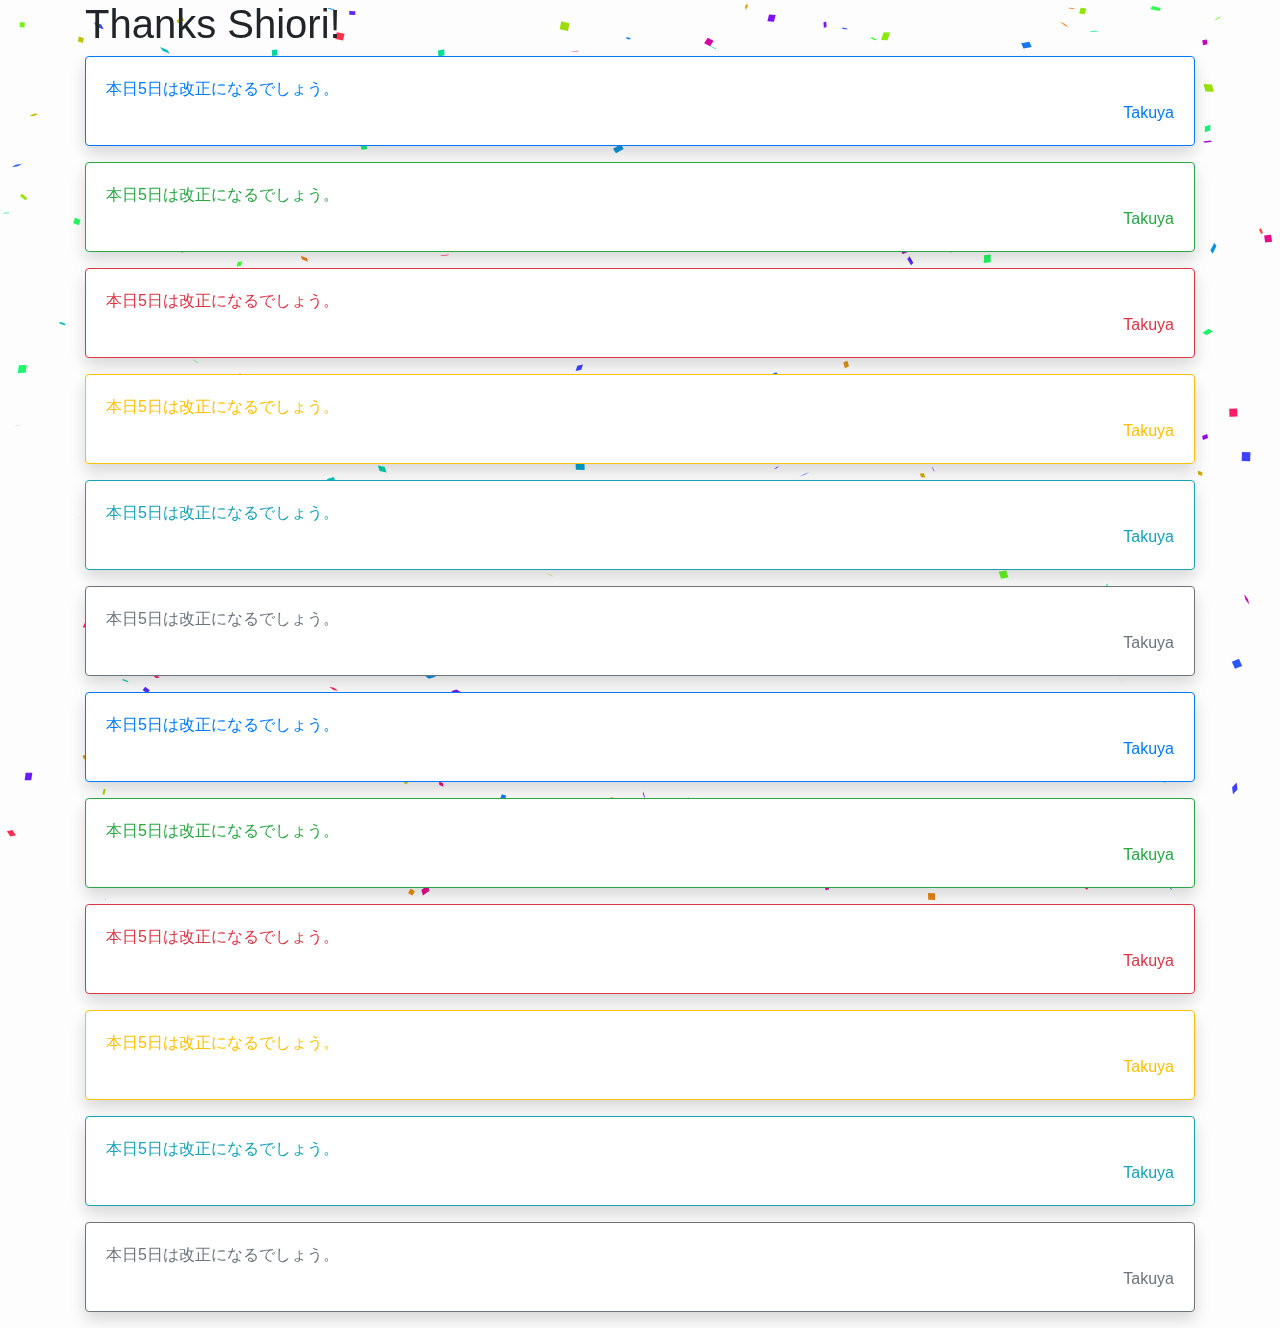
==== index.html @ f2c0fadc "2nd commit" ====
<!DOCTYPE html>
<html lang="ja">
<head>
    <meta charset="UTF-8">
    <meta name="viewport" content="width=device-width, initial-scale=1.0, minimum-scale=1.0">
    <title>Thanks Shiori!</title>

    <!-- jQuery -->
    <script src="./js/jquery-3.3.1.min.js" type="text/javascript"></script>

    <!-- BootStrap -->
    <script src="./js/bootstrap.min.js" type="text/javascript"></script>
    <link rel="stylesheet" href="./css/bootstrap.min.css" type="text/css">
    
    <link rel="stylesheet" href="./css/_main.css">
    <script src="./js/_main.js" type="text/javascript"></script>
</head>
<body>
    <canvas id="canvas"></canvas>
    
    <div class="container">
        <div class="row">
            <div class="col">
                <h1>Thanks Shiori!</h1>
            </div>
        </div>

        <div class="card shadow border-primary mb-3">
            <div class="card-body text-primary">
                <div class="card-text">
                    本日5日は改正になるでしょう。
                    <div class="text-right">
                        Takuya
                    </div>
                </div>
            </div>
        </div>
        
        <div class="card shadow border-success mb-3">
            <div class="card-body text-success">
                <div class="card-text">
                    本日5日は改正になるでしょう。
                    <div class="text-right">
                        Takuya
                    </div>
                </div>
            </div>
        </div>
        

        <div class="card shadow border-danger mb-3">
            <div class="card-body text-danger">
                <div class="card-text">
                    本日5日は改正になるでしょう。
                    <div class="text-right">
                        Takuya
                    </div>
                </div>
            </div>
        </div>
        
        <div class="card shadow border-warning mb-3">
            <div class="card-body text-warning">
                <div class="card-text">
                    本日5日は改正になるでしょう。
                    <div class="text-right">
                        Takuya
                    </div>
                </div>
            </div>
        </div>
        
        <div class="card shadow border-info mb-3">
            <div class="card-body text-info">
                <div class="card-text">
                    本日5日は改正になるでしょう。
                    <div class="text-right">
                        Takuya
                    </div>
                </div>
            </div>
        </div>
        
        <div class="card shadow border-secondary mb-3">
            <div class="card-body text-secondary">
                <div class="card-text">
                    本日5日は改正になるでしょう。
                    <div class="text-right">
                        Takuya
                    </div>
                </div>
            </div>
        </div>
        
        <div class="card shadow border-primary mb-3">
            <div class="card-body text-primary">
                <div class="card-text">
                    本日5日は改正になるでしょう。
                    <div class="text-right">
                        Takuya
                    </div>
                </div>
            </div>
        </div>
        
        <div class="card shadow border-success mb-3">
            <div class="card-body text-success">
                <div class="card-text">
                    本日5日は改正になるでしょう。
                    <div class="text-right">
                        Takuya
                    </div>
                </div>
            </div>
        </div>
        

        <div class="card shadow border-danger mb-3">
            <div class="card-body text-danger">
                <div class="card-text">
                    本日5日は改正になるでしょう。
                    <div class="text-right">
                        Takuya
                    </div>
                </div>
            </div>
        </div>
        
        <div class="card shadow border-warning mb-3">
            <div class="card-body text-warning">
                <div class="card-text">
                    本日5日は改正になるでしょう。
                    <div class="text-right">
                        Takuya
                    </div>
                </div>
            </div>
        </div>
        
        <div class="card shadow border-info mb-3">
            <div class="card-body text-info">
                <div class="card-text">
                    本日5日は改正になるでしょう。
                    <div class="text-right">
                        Takuya
                    </div>
                </div>
            </div>
        </div>
        
        <div class="card shadow border-secondary mb-3">
            <div class="card-body text-secondary">
                <div class="card-text">
                    本日5日は改正になるでしょう。
                    <div class="text-right">
                        Takuya
                    </div>
                </div>
            </div>
        </div>

    </div>

</body>
</html>
---- css/_main.css ----
body {
    background: #fdfdfd;
    font-family: Arial;
}

* {
    user-select: none;
}

#canvas {
    position: fixed;
    width: 100%;
    height: 100%;
    overflow: hidden;
  }
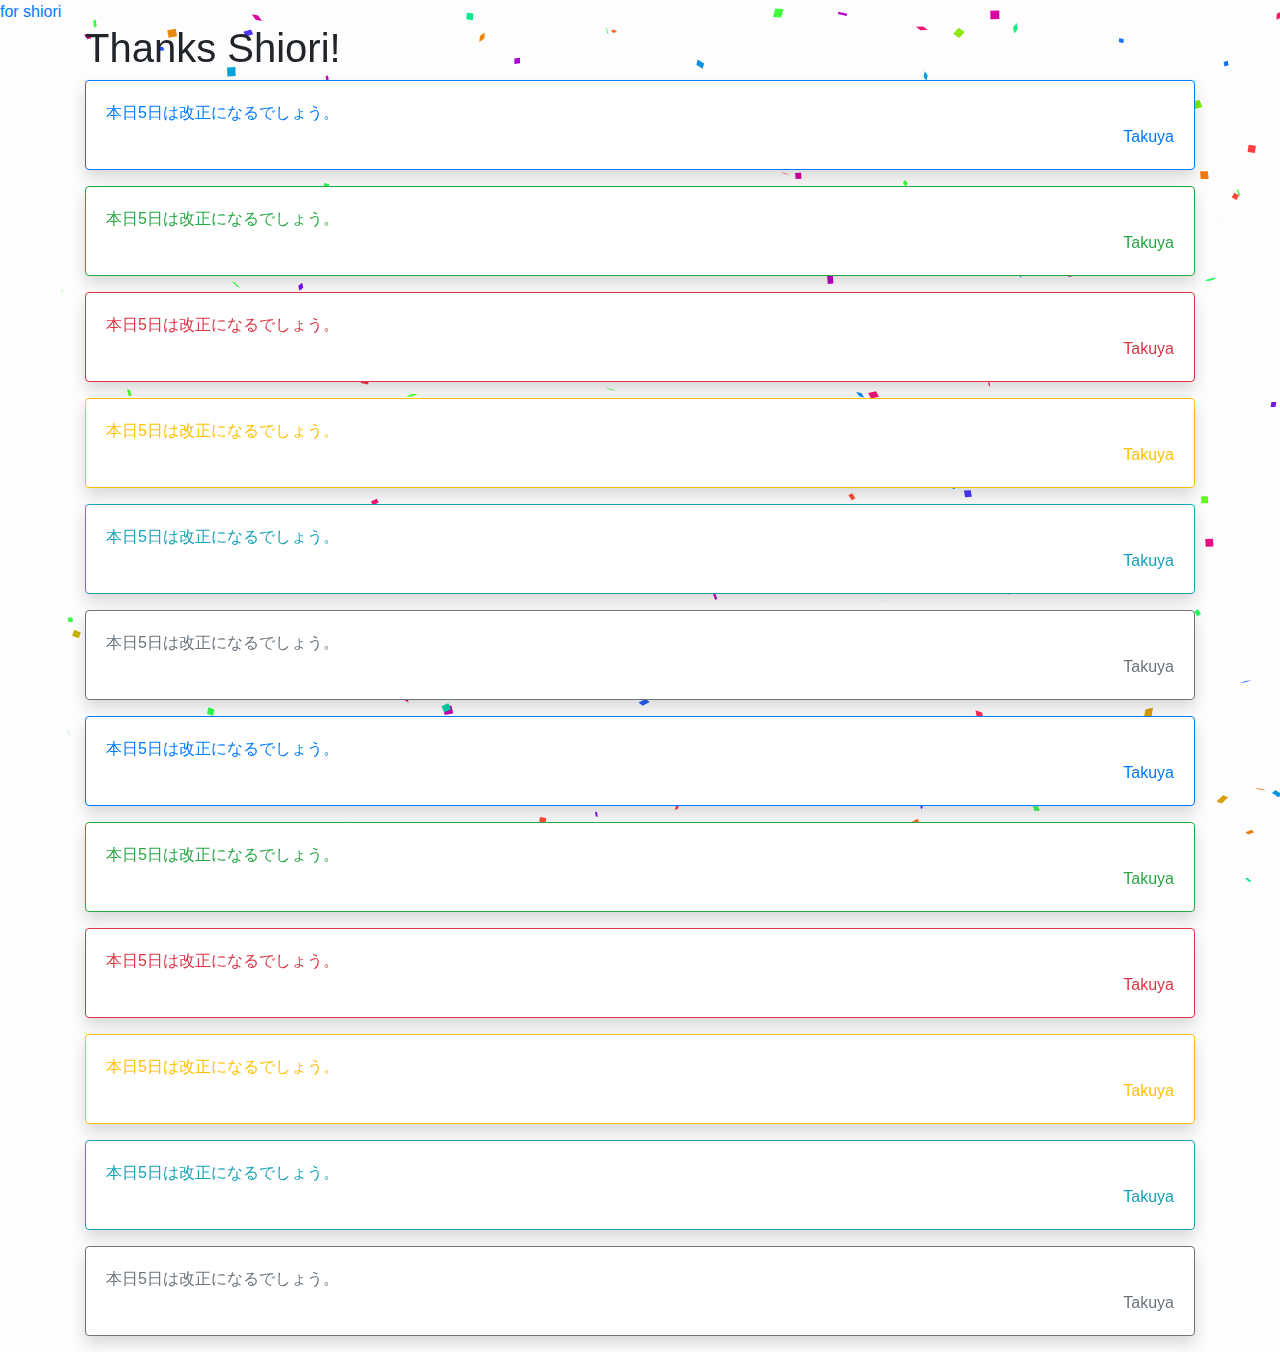
==== commit b98f8857: "4 commit" ====
--- a/index.html
+++ b/index.html
@@ -12,10 +12,12 @@
     <script src="./js/bootstrap.min.js" type="text/javascript"></script>
     <link rel="stylesheet" href="./css/bootstrap.min.css" type="text/css">
     
-    <link rel="stylesheet" href="./css/_main.css">
-    <script src="./js/_main.js" type="text/javascript"></script>
+    <link rel="stylesheet" href="./css/main.css">
+    <script src="./js/main.js" type="text/javascript"></script>
 </head>
 <body>
+    <a href="./for_shiori.html">for shiori</a>
+
     <canvas id="canvas"></canvas>
     
     <div class="container">
--- a/css/main.css
+++ b/css/main.css
@@ -0,0 +1,15 @@
+body {
+    background: #fdfdfd;
+    font-family: Arial;
+}
+
+* {
+    user-select: none;
+}
+
+#canvas {
+    position: fixed;
+    width: 100%;
+    height: 100%;
+    overflow: hidden;
+  }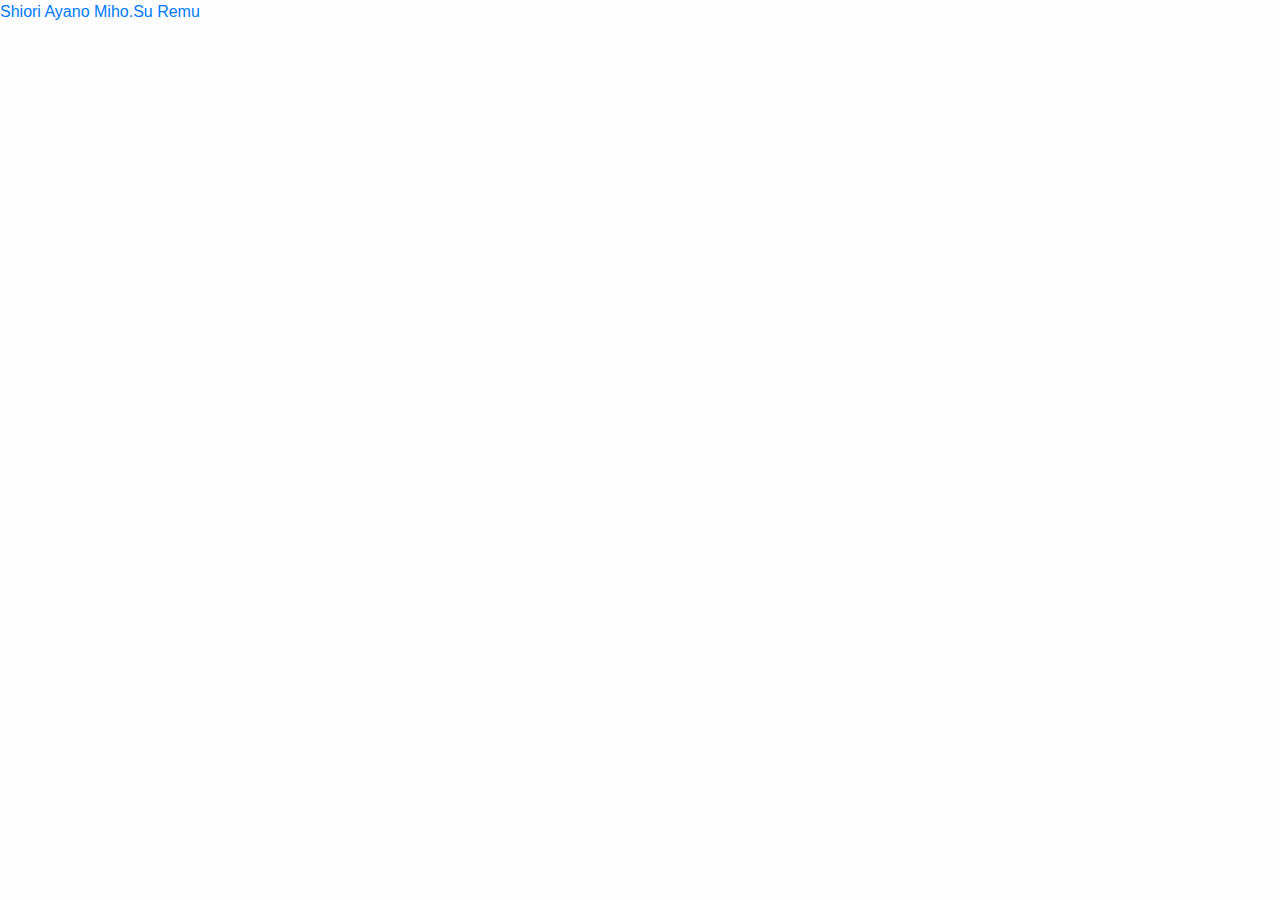
==== commit 292e0c5d: "6 commit!" ====
--- a/index.html
+++ b/index.html
@@ -16,152 +16,10 @@
     <script src="./js/main.js" type="text/javascript"></script>
 </head>
 <body>
-    <a href="./for_shiori.html">for shiori</a>
-
-    <canvas id="canvas"></canvas>
-    
-    <div class="container">
-        <div class="row">
-            <div class="col">
-                <h1>Thanks Shiori!</h1>
-            </div>
-        </div>
-
-        <div class="card shadow border-primary mb-3">
-            <div class="card-body text-primary">
-                <div class="card-text">
-                    本日5日は改正になるでしょう。
-                    <div class="text-right">
-                        Takuya
-                    </div>
-                </div>
-            </div>
-        </div>
-        
-        <div class="card shadow border-success mb-3">
-            <div class="card-body text-success">
-                <div class="card-text">
-                    本日5日は改正になるでしょう。
-                    <div class="text-right">
-                        Takuya
-                    </div>
-                </div>
-            </div>
-        </div>
-        
-
-        <div class="card shadow border-danger mb-3">
-            <div class="card-body text-danger">
-                <div class="card-text">
-                    本日5日は改正になるでしょう。
-                    <div class="text-right">
-                        Takuya
-                    </div>
-                </div>
-            </div>
-        </div>
-        
-        <div class="card shadow border-warning mb-3">
-            <div class="card-body text-warning">
-                <div class="card-text">
-                    本日5日は改正になるでしょう。
-                    <div class="text-right">
-                        Takuya
-                    </div>
-                </div>
-            </div>
-        </div>
-        
-        <div class="card shadow border-info mb-3">
-            <div class="card-body text-info">
-                <div class="card-text">
-                    本日5日は改正になるでしょう。
-                    <div class="text-right">
-                        Takuya
-                    </div>
-                </div>
-            </div>
-        </div>
-        
-        <div class="card shadow border-secondary mb-3">
-            <div class="card-body text-secondary">
-                <div class="card-text">
-                    本日5日は改正になるでしょう。
-                    <div class="text-right">
-                        Takuya
-                    </div>
-                </div>
-            </div>
-        </div>
-        
-        <div class="card shadow border-primary mb-3">
-            <div class="card-body text-primary">
-                <div class="card-text">
-                    本日5日は改正になるでしょう。
-                    <div class="text-right">
-                        Takuya
-                    </div>
-                </div>
-            </div>
-        </div>
-        
-        <div class="card shadow border-success mb-3">
-            <div class="card-body text-success">
-                <div class="card-text">
-                    本日5日は改正になるでしょう。
-                    <div class="text-right">
-                        Takuya
-                    </div>
-                </div>
-            </div>
-        </div>
-        
-
-        <div class="card shadow border-danger mb-3">
-            <div class="card-body text-danger">
-                <div class="card-text">
-                    本日5日は改正になるでしょう。
-                    <div class="text-right">
-                        Takuya
-                    </div>
-                </div>
-            </div>
-        </div>
-        
-        <div class="card shadow border-warning mb-3">
-            <div class="card-body text-warning">
-                <div class="card-text">
-                    本日5日は改正になるでしょう。
-                    <div class="text-right">
-                        Takuya
-                    </div>
-                </div>
-            </div>
-        </div>
-        
-        <div class="card shadow border-info mb-3">
-            <div class="card-body text-info">
-                <div class="card-text">
-                    本日5日は改正になるでしょう。
-                    <div class="text-right">
-                        Takuya
-                    </div>
-                </div>
-            </div>
-        </div>
-        
-        <div class="card shadow border-secondary mb-3">
-            <div class="card-body text-secondary">
-                <div class="card-text">
-                    本日5日は改正になるでしょう。
-                    <div class="text-right">
-                        Takuya
-                    </div>
-                </div>
-            </div>
-        </div>
-
-    </div>
+    <a href="./for_shiori.html">Shiori</a>
+    <a href="./for_ayano.html">Ayano</a>
+    <a href="./for_miso_su.html">Miho.Su</a>
+    <a href="./for_remu.html">Remu</a>
 
 </body>
 </html>--- a/css/main.css
+++ b/css/main.css
@@ -12,4 +12,20 @@
     width: 100%;
     height: 100%;
     overflow: hidden;
-  }+}
+
+#main {
+    display: none;
+}
+
+#first-screen {
+    display: none;
+    position: absolute;
+    top: 0px;
+    right: 0px;
+    bottom: 0px;
+    left: 0px;
+    margin: auto;
+    height: 64px;
+    text-align: center;
+}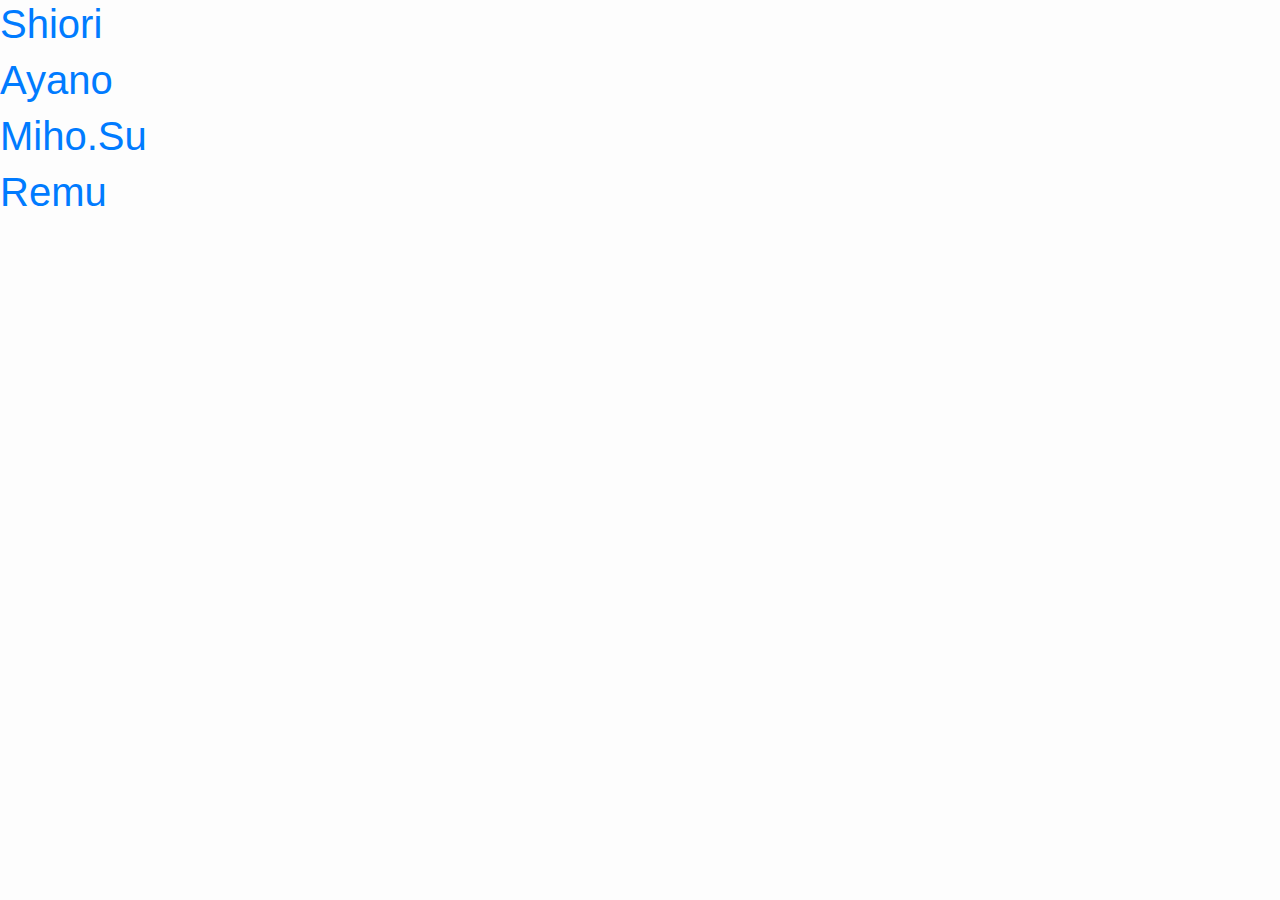
==== commit de64cd7a: "proto-v2.2" ====
--- a/index.html
+++ b/index.html
@@ -16,10 +16,9 @@
     <script src="./js/main.js" type="text/javascript"></script>
 </head>
 <body>
-    <a href="./for_shiori.html">Shiori</a>
-    <a href="./for_ayano.html">Ayano</a>
-    <a href="./for_miso_su.html">Miho.Su</a>
-    <a href="./for_remu.html">Remu</a>
-
+    <h1><a href="./for_shiori.html">Shiori</a></h1>
+    <h1><a href="./for_ayano.html">Ayano</a></h1>
+    <h1><a href="./for_miho_su.html">Miho.Su</a></h1>
+    <h1><a href="./for_remu.html">Remu</a></h1>
 </body>
 </html>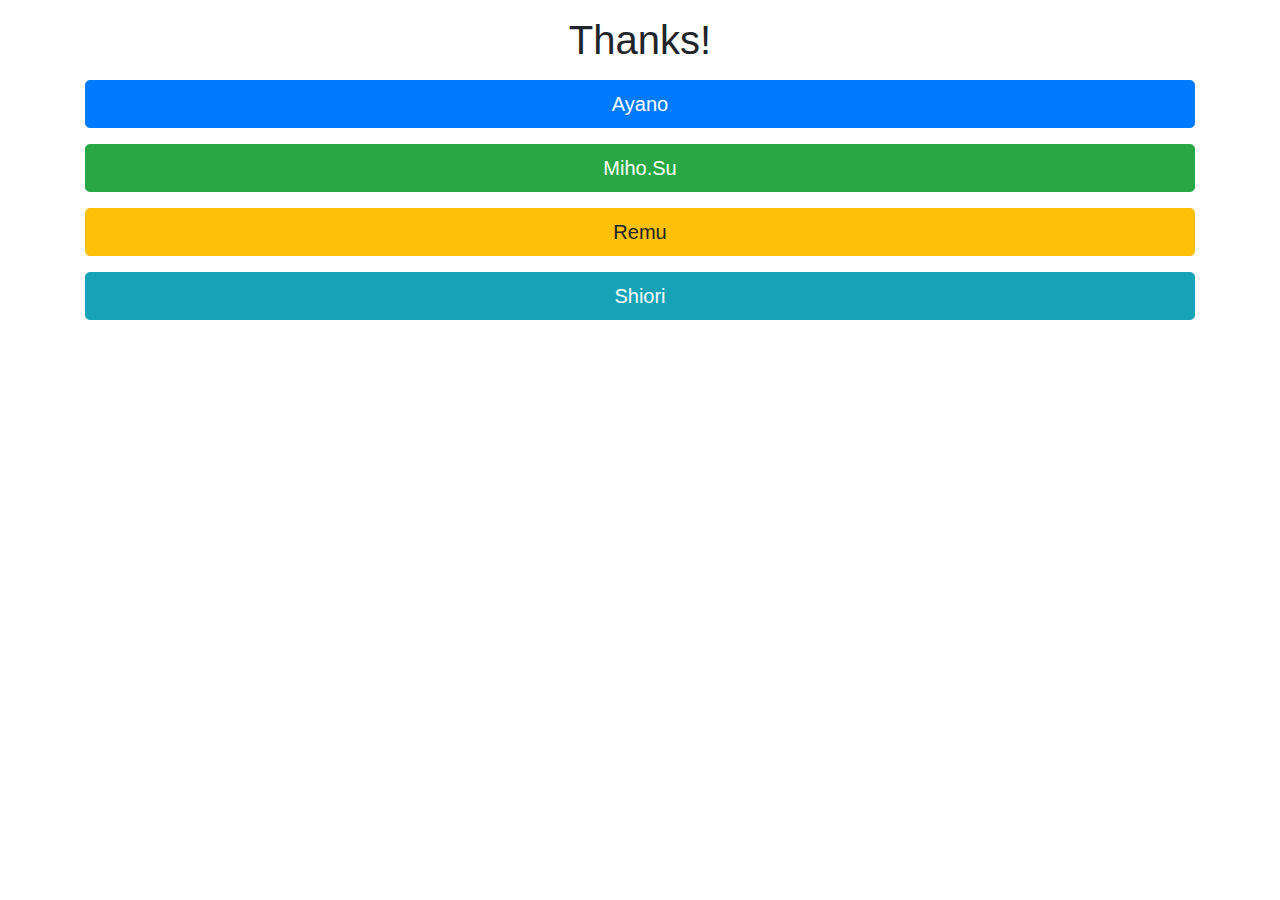
==== commit cae6df89: "proto-v2.4.4" ====
--- a/index.html
+++ b/index.html
@@ -2,8 +2,8 @@
 <html lang="ja">
 <head>
     <meta charset="UTF-8">
-    <meta name="viewport" content="width=device-width, initial-scale=1.0, minimum-scale=1.0">
-    <title>Thanks Shiori!</title>
+    <meta name="viewport" content="width=device-width, initial-scale=1.0, minimum-scale=1.0, maximum-scale=1.0, user-scalable=no">
+    <title>Thank you!</title>
 
     <!-- jQuery -->
     <script src="./js/jquery-3.3.1.min.js" type="text/javascript"></script>
@@ -11,14 +11,35 @@
     <!-- BootStrap -->
     <script src="./js/bootstrap.min.js" type="text/javascript"></script>
     <link rel="stylesheet" href="./css/bootstrap.min.css" type="text/css">
-    
-    <link rel="stylesheet" href="./css/main.css">
-    <script src="./js/main.js" type="text/javascript"></script>
+
 </head>
 <body>
-    <h1><a href="./for_shiori.html">Shiori</a></h1>
-    <h1><a href="./for_ayano.html">Ayano</a></h1>
-    <h1><a href="./for_miho_su.html">Miho.Su</a></h1>
-    <h1><a href="./for_remu.html">Remu</a></h1>
+    <div class="container">
+        <div class="row">
+            <h1 class="col my-3 text-center">
+                Thanks!
+            </h1>
+        </div>
+        <div class="row">
+            <div class="col mb-3">
+                <a class="btn btn-primary btn-lg col-12" href="./for_ayano.html" role="button">Ayano</a>
+            </div>
+        </div>
+        <div class="row">
+            <div class="col mb-3">
+                <a class="btn btn-success btn-lg col-12" href="./for_miho_su.html" role="button">Miho.Su</a>
+            </div>
+        </div>
+        <div class="row">
+            <div class="col mb-3">
+                <a class="btn btn-warning btn-lg col-12" href="./for_remu.html" role="button">Remu</a>
+            </div>
+        </div>
+        <div class="row">
+            <div class="col mb-3">
+                <a class="btn btn-info btn-lg col-12" href="./for_shiori.html" role="button">Shiori</a>
+            </div>
+        </div>
+    </div>
 </body>
 </html>